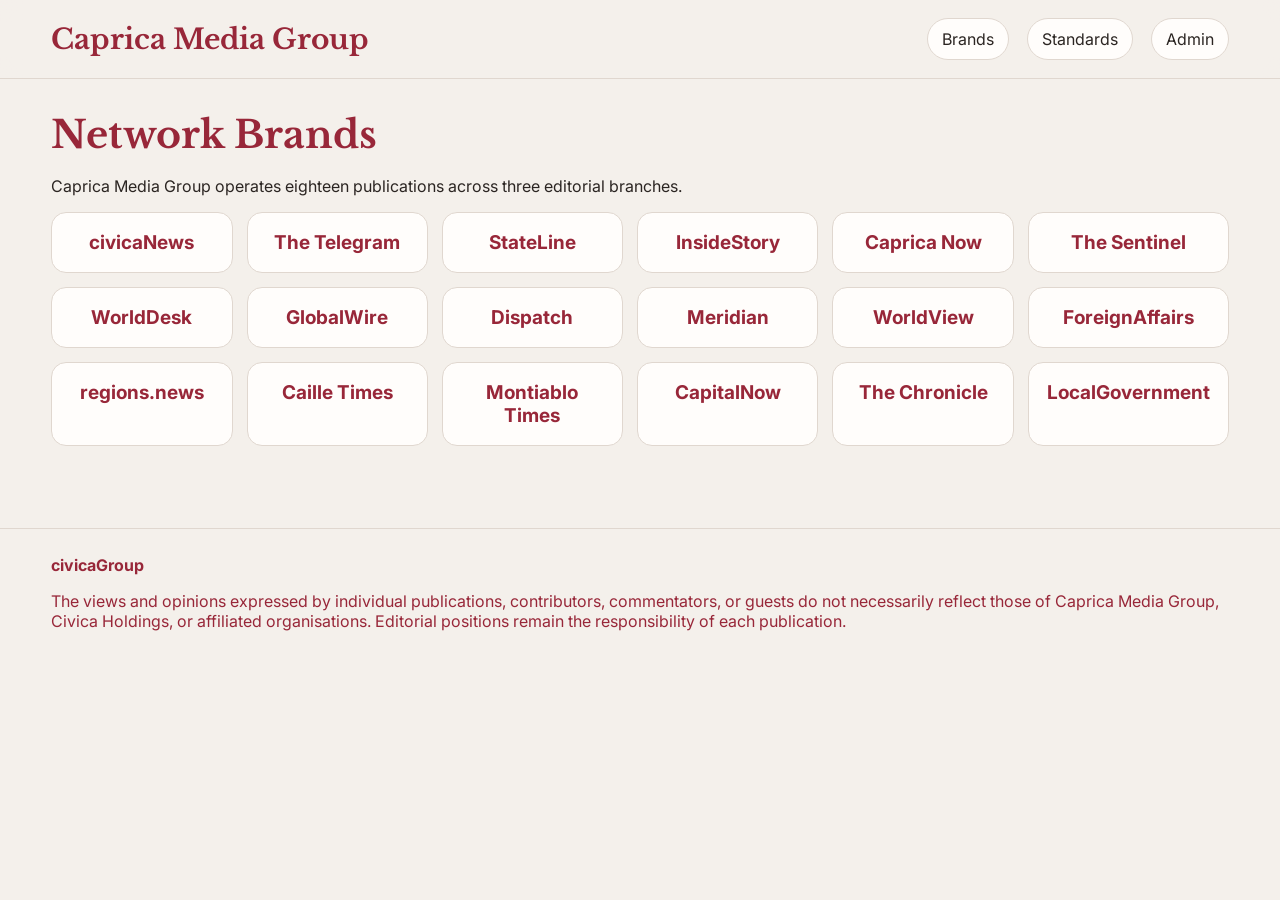
==== public/brands.html @ 6f44c0bf "Rename brands.html to public/brands.html" ====
<!doctype html><html><head><meta charset="utf-8"><meta name="viewport" content="width=device-width,initial-scale=1"><title>Brands</title><link href="https://fonts.googleapis.com/css2?family=Inter:wght@400;600;800&family=Libre+Baskerville:wght@400;700&display=swap" rel="stylesheet"><link rel="stylesheet" href="/style.css"></head><body><main class="wrap section"><h2>Network Brands</h2><p>Caprica Media Group operates eighteen publications across three editorial branches.</p><div id="brandgrid" class="brandgrid"></div></main><div id="foot"></div><script src="/app.js"></script><script>document.body.insertAdjacentHTML('afterbegin',nav());document.querySelector('#brandgrid').innerHTML=brands.map(b=>`<a class="brandpill" href="/brand.html?brand=${encodeURIComponent(b)}">${b}</a>`).join('');document.querySelector('#foot').innerHTML=foot()</script></body></html>
---- style.css ----
:root{--bg:#f4f0eb;--card:#fffdfb;--ink:#2b2522;--muted:#756a64;--red:#982739;--line:#e0d7cf;--soft:#faf7f4}*{box-sizing:border-box}body{margin:0;background:var(--bg);color:var(--ink);font-family:Inter,Arial,sans-serif}h1,h2,h3,.brand{font-family:'Libre Baskerville',Georgia,serif}a{color:inherit;text-decoration:none}.wrap{width:min(1180px,92vw);margin:auto}.top{position:sticky;top:0;z-index:5;background:rgba(244,240,235,.94);backdrop-filter:blur(12px);border-bottom:1px solid var(--line)}.nav{display:flex;align-items:center;justify-content:space-between;padding:18px 0}.brand{font-size:28px;color:var(--red);font-weight:700}.navlinks{display:flex;gap:18px;align-items:center}.navlinks a,.btn{border:1px solid var(--line);background:var(--card);padding:10px 14px;border-radius:999px}.hero{padding:72px 0 38px}.hero .kicker{color:var(--red);font-weight:800;letter-spacing:.12em;text-transform:uppercase}.hero h1{font-size:clamp(42px,7vw,88px);line-height:.95;margin:16px 0;color:var(--red)}.hero p{font-size:20px;max-width:760px;color:var(--muted);line-height:1.55}.grid{display:grid;grid-template-columns:repeat(3,1fr);gap:18px}.card{background:var(--card);border:1px solid var(--line);border-radius:22px;padding:22px;box-shadow:0 8px 24px rgba(40,30,20,.04)}.card h3{color:var(--red);font-size:25px;margin:0 0 14px}.brandgrid{display:grid;grid-template-columns:repeat(6,1fr);gap:14px}.brandpill{background:var(--card);border:1px solid var(--line);border-radius:15px;padding:18px;text-align:center;font-size:19px;color:var(--red);font-weight:700}.section{padding:32px 0}.section h2{color:var(--red);font-size:38px;margin:0 0 18px}.posts{display:grid;grid-template-columns:2fr 1fr;gap:18px}.lead{min-height:300px;display:flex;flex-direction:column;justify-content:end}.tag{display:inline-block;color:var(--red);font-weight:800;font-size:13px;text-transform:uppercase;letter-spacing:.08em}.meta{color:var(--muted);font-size:14px}.footer{margin-top:50px;border-top:1px solid var(--line);padding:26px 0;color:var(--red)}input,select,textarea{width:100%;border:1px solid var(--line);border-radius:14px;padding:13px;background:white;font:inherit}textarea{min-height:240px}.form{display:grid;gap:14px}.btn{cursor:pointer;color:var(--red);font-weight:800}.btn.primary{background:var(--red);color:white;border-color:var(--red)}.adminbar{display:flex;justify-content:space-between;gap:12px;align-items:center}.hidden{display:none}.article{max-width:850px}.article h1{font-size:54px;color:var(--red)}.article .body{white-space:pre-wrap;font-size:19px;line-height:1.75}@media(max-width:900px){.grid,.posts{grid-template-columns:1fr}.brandgrid{grid-template-columns:repeat(2,1fr)}.nav{display:block}.navlinks{margin-top:12px;flex-wrap:wrap}.hero{padding-top:38px}}
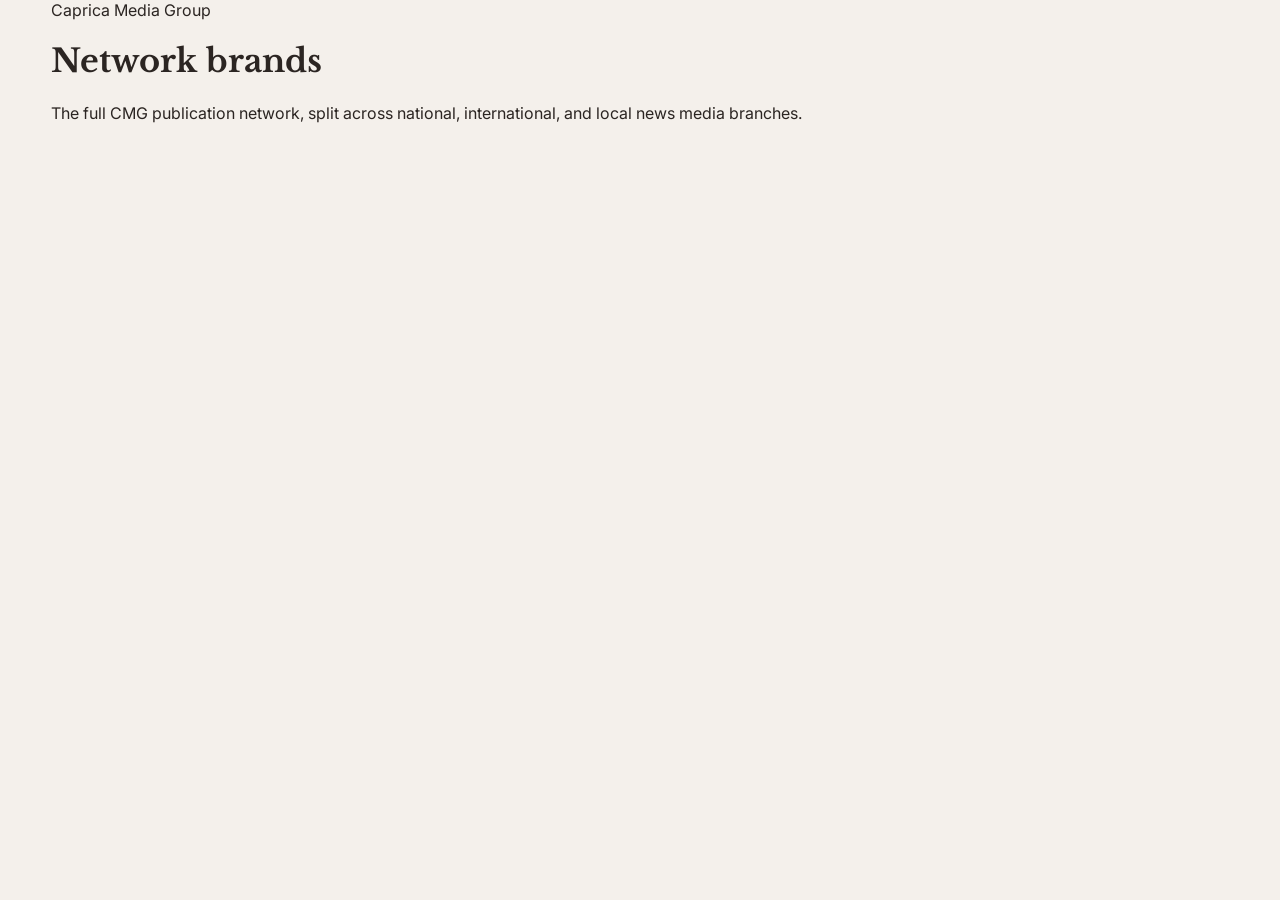
==== commit aad3c6e2: "Update brands.html" ====
--- a/public/brands.html
+++ b/public/brands.html
@@ -1 +1,22 @@
-<!doctype html><html><head><meta charset="utf-8"><meta name="viewport" content="width=device-width,initial-scale=1"><title>Brands</title><link href="https://fonts.googleapis.com/css2?family=Inter:wght@400;600;800&family=Libre+Baskerville:wght@400;700&display=swap" rel="stylesheet"><link rel="stylesheet" href="/style.css"></head><body><main class="wrap section"><h2>Network Brands</h2><p>Caprica Media Group operates eighteen publications across three editorial branches.</p><div id="brandgrid" class="brandgrid"></div></main><div id="foot"></div><script src="/app.js"></script><script>document.body.insertAdjacentHTML('afterbegin',nav());document.querySelector('#brandgrid').innerHTML=brands.map(b=>`<a class="brandpill" href="/brand.html?brand=${encodeURIComponent(b)}">${b}</a>`).join('');document.querySelector('#foot').innerHTML=foot()</script></body></html>
+<!doctype html>
+<html>
+<head>
+  <meta charset="utf-8">
+  <meta name="viewport" content="width=device-width,initial-scale=1">
+  <title>Brands | Caprica Media Group</title>
+  <link rel="preconnect" href="https://fonts.googleapis.com"><link rel="preconnect" href="https://fonts.gstatic.com" crossorigin>
+  <link href="https://fonts.googleapis.com/css2?family=Inter:wght@400;500;600;700;800;900&family=Libre+Baskerville:wght@400;700&display=swap" rel="stylesheet">
+  <link rel="stylesheet" href="/style.css">
+</head>
+<body>
+  <main class="wrap page-pad">
+    <div class="page-kicker">Caprica Media Group</div>
+    <h1 class="page-title">Network brands</h1>
+    <p class="page-dek">The full CMG publication network, split across national, international, and local news media branches.</p>
+    <div id="allBrands" class="brand-directory"></div>
+  </main>
+  <div id="foot"></div>
+  <script src="/app.js"></script>
+  <script>renderBrandsPage()</script>
+</body>
+</html>
